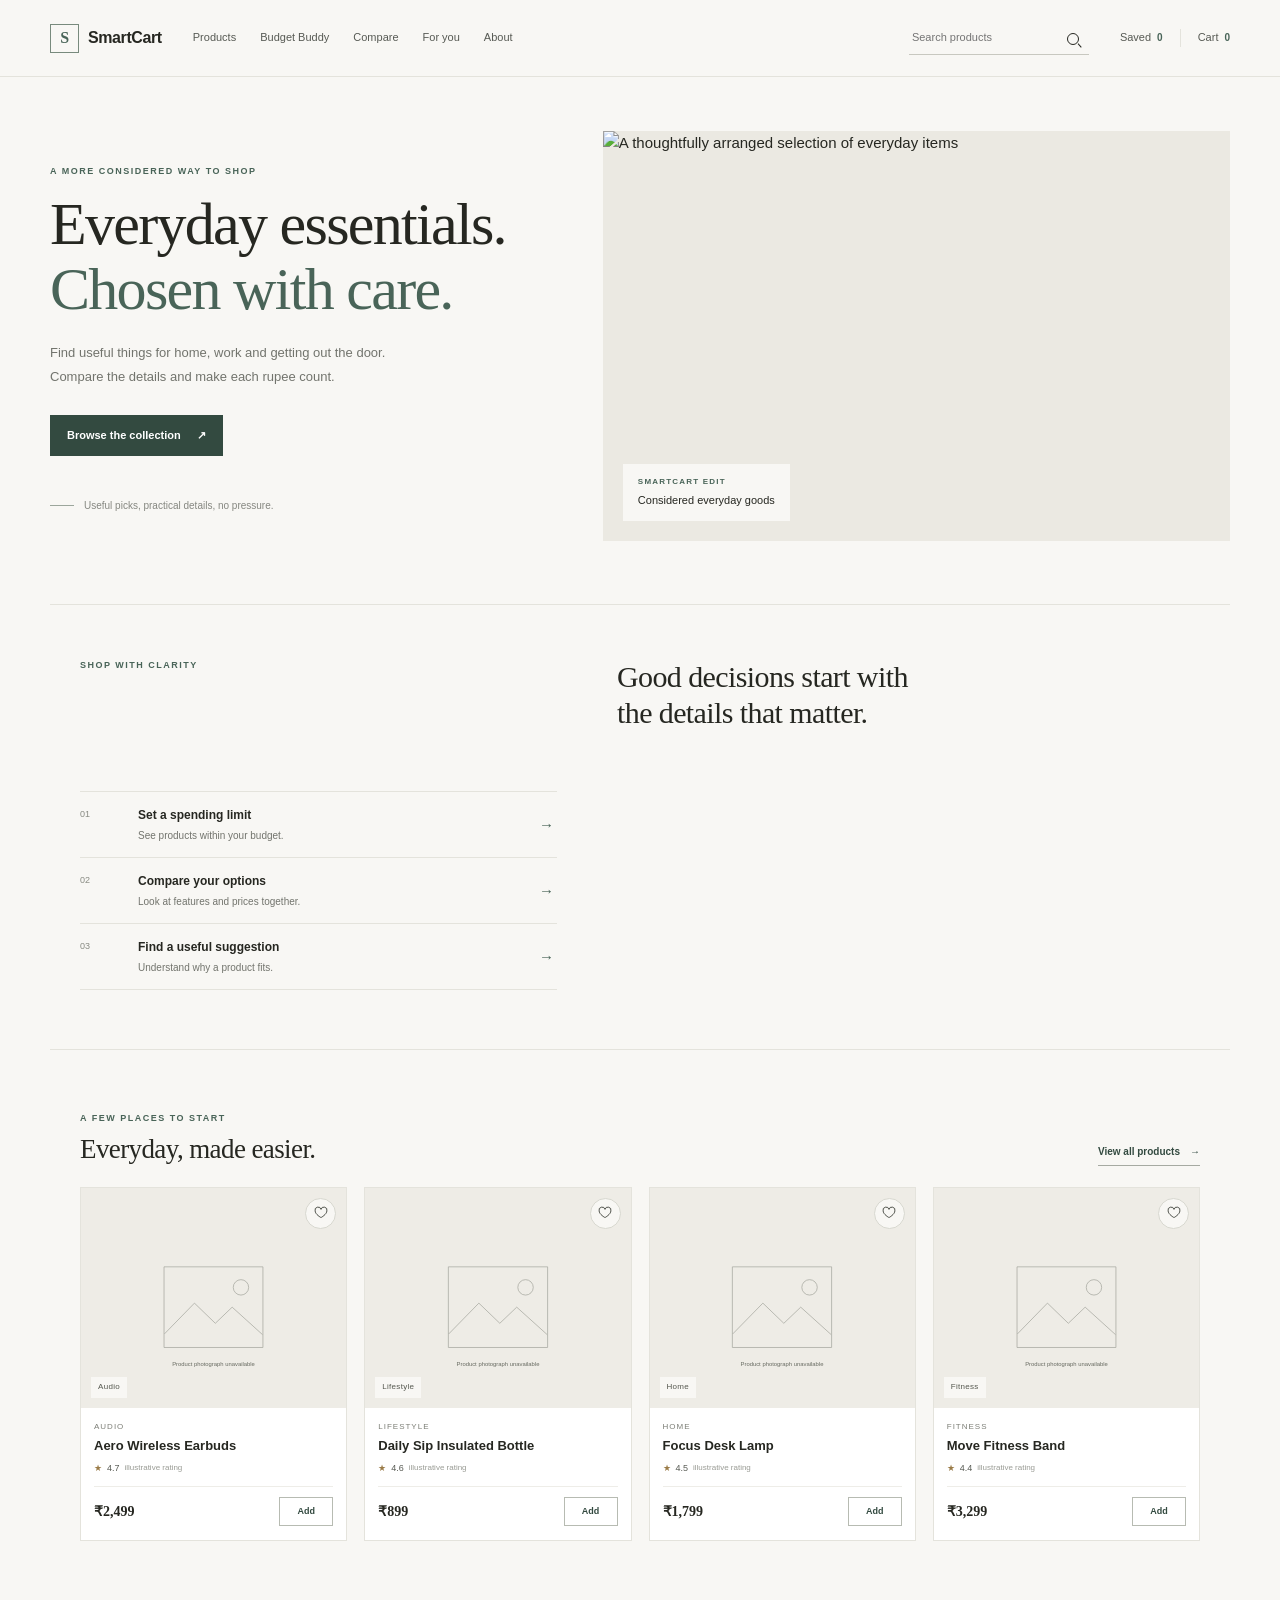
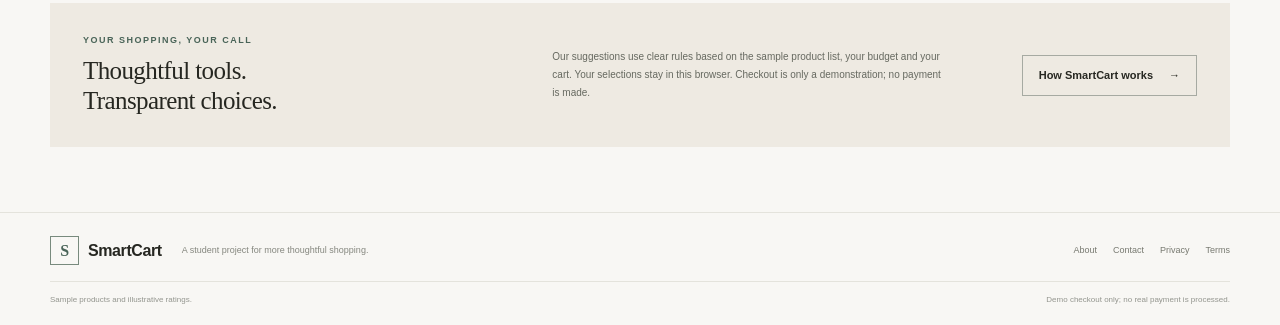
==== index.html @ c7e34bd3 "Initial SmartCart website" ====
<!doctype html>
<html lang="en">
<head>
  <meta charset="utf-8"><meta name="viewport" content="width=device-width, initial-scale=1"><meta name="theme-color" content="#f8f7f4">
  <meta name="description" content="Shop considered everyday essentials, compare options and keep spending within your budget.">
  <title>SmartCart | Shop with clarity</title><link rel="stylesheet" href="css/style.css">
  <script defer src="js/products.js"></script><script defer src="js/app.js"></script>
</head>
<body data-page="home">
  <a class="skip-link" href="#main">Skip to content</a>
  <header class="site-header"><div class="header-inner"><a class="brand" href="index.html" aria-label="SmartCart home"><span class="brand-symbol" aria-hidden="true">S</span><span>SmartCart</span></a><button class="menu-toggle" id="menuToggle" aria-expanded="false" aria-controls="primaryNav">Menu</button><nav class="primary-nav" id="primaryNav" aria-label="Main navigation"><a href="products.html">Products</a><a href="budget.html">Budget Buddy</a><a href="compare.html">Compare</a><a href="recommendations.html">For you</a><a href="about.html">About</a></nav><form class="header-search" id="headerSearch"><label class="sr-only" for="globalSearch">Search products</label><input id="globalSearch" name="q" type="search" placeholder="Search products"><button aria-label="Submit search"><span class="search-glyph" aria-hidden="true"></span></button></form><div class="header-tools"><a href="wishlist.html" aria-label="Wishlist">Saved <span class="header-count" id="wishlistCount">0</span></a><a class="header-cart" href="cart.html">Cart <span class="header-count" id="cartCount">0</span></a></div></div></header>
  <main id="main">
    <section class="home-hero"><div class="hero-content"><p class="kicker">A MORE CONSIDERED WAY TO SHOP</p><h1>Everyday essentials.<br><span>Chosen with care.</span></h1><p class="hero-description">Find useful things for home, work and getting out the door. Compare the details and make each rupee count.</p><a class="button button-dark" href="products.html">Browse the collection <span aria-hidden="true">&#8599;</span></a><div class="hero-caption"><span class="caption-rule"></span>Useful picks, practical details, no pressure.</div></div><div class="hero-photo"><img class="product-image" src="https://images.unsplash.com/photo-1490481651871-ab68de25d43d?auto=format&fit=crop&w=1200&q=85" alt="A thoughtfully arranged selection of everyday items" fetchpriority="high"><div class="photo-note"><span class="note-label">SMARTCART EDIT</span><span>Considered everyday goods</span></div></div></section>
    <section class="home-intro"><p class="kicker">SHOP WITH CLARITY</p><h2>Good decisions start with<br>the details that matter.</h2><div class="intro-links"><a href="budget.html"><span class="link-number">01</span><span><strong>Set a spending limit</strong><small>See products within your budget.</small></span><span class="link-arrow" aria-hidden="true">&#8594;</span></a><a href="compare.html"><span class="link-number">02</span><span><strong>Compare your options</strong><small>Look at features and prices together.</small></span><span class="link-arrow" aria-hidden="true">&#8594;</span></a><a href="recommendations.html"><span class="link-number">03</span><span><strong>Find a useful suggestion</strong><small>Understand why a product fits.</small></span><span class="link-arrow" aria-hidden="true">&#8594;</span></a></div></section>
    <section class="home-products"><div class="section-head"><div><p class="kicker">A FEW PLACES TO START</p><h2>Everyday, made easier.</h2></div><a class="underlined-link" href="products.html">View all products <span aria-hidden="true">&#8594;</span></a></div><div class="product-grid compact-grid" id="homeProducts" aria-live="polite"></div></section>
    <section class="home-note"><div><p class="kicker">YOUR SHOPPING, YOUR CALL</p><h2>Thoughtful tools.<br>Transparent choices.</h2></div><p>Our suggestions use clear rules based on the sample product list, your budget and your cart. Your selections stay in this browser. Checkout is only a demonstration; no payment is made.</p><a class="button button-outline" href="about.html">How SmartCart works <span aria-hidden="true">&#8594;</span></a></section>
  </main>
  <footer class="site-footer"><div class="footer-main"><a class="brand" href="index.html"><span class="brand-symbol" aria-hidden="true">S</span><span>SmartCart</span></a><p>A student project for more thoughtful shopping.</p><nav aria-label="Footer navigation"><a href="about.html">About</a><a href="contact.html">Contact</a><a href="privacy.html">Privacy</a><a href="terms.html">Terms</a></nav></div><div class="footer-bottom"><span>Sample products and illustrative ratings.</span><span>Demo checkout only; no real payment is processed.</span></div></footer>
</body></html>
---- css/style.css ----
:root{--paper:#f8f7f4;--surface:#fff;--ink:#262721;--muted:#72746d;--soft:#a1a39d;--line:#e4e3dc;--accent:#496458;--accent-dark:#334a40;--accent-pale:#e9efeb;--warm:#eeeae2;--error:#a33d37;--ok:#3c7055;--serif:Georgia,'Times New Roman',serif;--sans:Arial,Helvetica,sans-serif}*{box-sizing:border-box}html{min-width:320px}body{margin:0;background:var(--paper);color:var(--ink);font:15px/1.55 var(--sans);-webkit-font-smoothing:antialiased}a{color:inherit;text-decoration:none}button,input,select,textarea{font:inherit;color:inherit}button,a,input,select,textarea{touch-action:manipulation}button{cursor:pointer}button:disabled{cursor:not-allowed;opacity:.5}:focus-visible{outline:3px solid #718c7c;outline-offset:3px}.skip-link{position:absolute;z-index:20;top:-60px;left:12px;background:#fff;padding:10px 14px}.skip-link:focus{top:10px}.sr-only{position:absolute!important;width:1px;height:1px;padding:0;margin:-1px;overflow:hidden;clip:rect(0,0,0,0);white-space:nowrap;border:0}.site-header{height:auto;min-height:76px;background:var(--paper);border-bottom:1px solid var(--line)}.header-inner{max-width:1240px;margin:0 auto;padding:0 30px;min-height:76px;display:flex;align-items:center;gap:31px}.brand{display:inline-flex;align-items:center;gap:9px;flex:none;font-size:16px;font-weight:700;letter-spacing:-.4px}.brand-symbol{width:29px;height:29px;display:grid;place-items:center;border:1px solid #788a7d;color:var(--accent);font:700 16px var(--serif)}.primary-nav{display:flex;align-items:center;gap:24px;white-space:nowrap}.primary-nav a,.header-tools a{font-size:11px;color:#575a54}.primary-nav a:hover,.header-tools a:hover,.primary-nav a[aria-current=page]{color:var(--accent);text-decoration:underline;text-underline-offset:5px}.header-search{width:180px;height:34px;margin-left:auto;display:flex;align-items:center;border-bottom:1px solid #c8c8c0}.header-search input{width:100%;min-width:0;border:0;background:transparent;outline:0;font-size:11px;padding:5px 3px}.header-search input:focus-visible{outline:0}.header-search button{width:31px;height:30px;flex:none;border:0;background:transparent}.search-glyph{display:inline-block;width:12px;height:12px;border:1.4px solid currentColor;border-radius:50%;position:relative;vertical-align:middle}.search-glyph:after{content:'';position:absolute;width:5px;height:1.4px;background:currentColor;right:-4px;bottom:-2px;transform:rotate(48deg)}.header-tools{display:flex;gap:17px;white-space:nowrap}.header-tools a{display:flex;gap:6px;align-items:center}.header-count{font-size:10px;color:var(--accent);font-weight:700}.header-cart{border-left:1px solid var(--line);padding-left:17px}.menu-toggle{display:none;border:1px solid var(--line);background:transparent;padding:7px 10px;font-size:11px}.home-hero{max-width:1240px;margin:0 auto;padding:54px 30px 63px;display:grid;grid-template-columns:.87fr 1.13fr;gap:70px;align-items:center}.hero-content{padding:20px 0 13px}.kicker{margin:0 0 13px;color:var(--accent);font-size:9px;font-weight:700;letter-spacing:1.5px}.home-hero h1,.page-heading h1{font:400 clamp(37px,5vw,60px)/1.08 var(--serif);letter-spacing:-1.7px;margin:0 0 19px}.home-hero h1 span,.page-heading h1 span{color:var(--accent)}.hero-description{max-width:390px;color:var(--muted);font-size:13px;line-height:1.85;margin:0 0 26px}.button{min-height:41px;padding:0 16px;display:inline-flex;align-items:center;justify-content:center;gap:16px;border:1px solid transparent;font-size:11px;font-weight:700;transition:background-color .15s,color .15s,border-color .15s}.button-dark{background:var(--accent-dark);color:#fff}.button-dark:hover{background:#263b32}.button-outline{background:transparent;border-color:#a6aaa2;color:var(--ink)}.button-outline:hover{background:var(--accent-pale);border-color:var(--accent)}.hero-caption{display:flex;align-items:center;gap:10px;color:#858780;font-size:10px;margin-top:42px}.caption-rule{width:24px;height:1px;background:#9ca69c}.hero-photo{position:relative;height:410px;background:#ebe9e2;overflow:hidden}.hero-photo>img{display:block;width:100%;height:100%;object-fit:cover;object-position:center 52%}.photo-note{position:absolute;left:20px;bottom:20px;display:flex;flex-direction:column;gap:4px;padding:12px 15px;background:var(--paper);font-size:11px}.note-label{color:var(--accent);font-size:8px;font-weight:700;letter-spacing:1.2px}.home-intro{border-top:1px solid var(--line);border-bottom:1px solid var(--line);max-width:1180px;margin:0 auto;padding:54px 30px 59px;display:grid;grid-template-columns:.9fr 1.1fr;gap:60px}.home-intro h2,.home-note h2,.section-head h2,.rule-explainer h2{font:400 30px/1.2 var(--serif);letter-spacing:-.6px;margin:0}.intro-links{border-top:1px solid var(--line)}.intro-links>a{display:grid;grid-template-columns:45px 1fr 18px;align-items:center;gap:13px;padding:14px 0;border-bottom:1px solid var(--line)}.link-number{align-self:start;padding-top:2px;color:#888a82;font-size:9px}.intro-links strong,.intro-links small{display:block}.intro-links strong{font-size:12px;font-weight:600}.intro-links small{margin-top:3px;color:var(--muted);font-size:10px}.link-arrow{color:var(--accent)}.home-products,.related-section{max-width:1180px;margin:0 auto;padding:62px 30px}.section-head{display:flex;align-items:end;justify-content:space-between;gap:20px;margin-bottom:21px}.section-head .kicker{margin-bottom:7px}.section-head h2{font-size:27px}.underlined-link{display:inline-flex;align-items:center;gap:10px;border-bottom:1px solid #a6aaa2;padding:5px 0;color:var(--accent-dark);font-size:10px;font-weight:700}.underlined-link:hover{border-color:var(--accent-dark)}.product-grid{display:grid;grid-template-columns:repeat(4,minmax(0,1fr));gap:17px}.product-card{position:relative;min-width:0;background:var(--surface);border:1px solid var(--line)}.product-card-image{height:220px;display:block;position:relative;background:#ebe9e2;overflow:hidden}.product-image{width:100%;height:100%;display:block;object-fit:cover;}.image-category{position:absolute;left:10px;bottom:10px;background:var(--paper);padding:4px 7px;color:#55584f;font-size:8px;letter-spacing:.3px}.save-button{position:absolute;right:10px;top:10px;width:31px;height:31px;display:grid;place-items:center;background:#f8f7f4;border:1px solid #d8d8d0;border-radius:50%;color:#41443d}.save-button svg{width:16px;height:16px;fill:none;stroke:currentColor;stroke-width:1.4}.save-button.is-saved{color:#7d4943}.save-button.is-saved svg{fill:#e6d8d4}.product-card-info{padding:13px 13px 14px}.product-category{margin:0 0 4px;color:#7c7e76;font-size:8px;letter-spacing:1px;text-transform:uppercase}.product-card h3{font:600 13px/1.35 var(--sans);margin:0;white-space:nowrap;overflow:hidden;text-overflow:ellipsis}.product-card h3 a:hover,.cart-item-description h2 a:hover,.recommendation-info h3 a:hover{color:var(--accent)}.sample-rating{display:flex;align-items:center;gap:5px;margin:7px 0;color:#585b54;font-size:9px}.sample-rating>span:first-child{color:#9a7b47}.sample-rating>span:last-child{color:#999b94;font-size:8px}.product-card-bottom{display:flex;align-items:center;justify-content:space-between;border-top:1px solid #eeede8;margin-top:11px;padding-top:10px}.product-card-bottom>strong{font:600 14px var(--serif)}.add-button{min-width:54px;min-height:29px;padding:0 9px;background:transparent;border:1px solid #b7bbb2;color:var(--accent-dark);font-size:9px;font-weight:700}.add-button:hover{background:var(--accent-pale);border-color:var(--accent)}.home-note{max-width:1180px;margin:0 auto 65px;padding:31px 33px;background:var(--warm);display:grid;grid-template-columns:1fr 1fr auto;align-items:center;gap:30px}.home-note .kicker{margin-bottom:8px}.home-note h2{font-size:25px}.home-note>p{max-width:390px;color:#666960;font-size:10px;line-height:1.8;margin:0}.home-note .button{white-space:nowrap}.site-footer{border-top:1px solid var(--line);padding:23px max(30px,calc((100vw - 1180px)/2)) 18px}.footer-main{display:flex;align-items:center;gap:20px}.footer-main>p{margin:0;color:#85877f;font-size:9px}.footer-main nav{margin-left:auto;display:flex;gap:16px}.footer-main nav a,.footer-bottom{color:#777970;font-size:9px}.footer-main nav a:hover{text-decoration:underline}.footer-bottom{display:flex;justify-content:space-between;margin-top:16px;padding-top:12px;border-top:1px solid var(--line);color:#93958e;font-size:8px}.page-main{max-width:1180px;min-height:62vh;margin:0 auto;padding:57px 30px 74px}.page-heading{max-width:760px;margin-bottom:29px}.page-heading h1{font-size:clamp(35px,4vw,49px);margin-bottom:11px}.page-heading>p:last-child{color:var(--muted);font-size:12px;max-width:610px;margin:0}.catalog-toolbar{display:flex;align-items:center;gap:20px;padding:14px 0;border-block:1px solid var(--line)}.catalog-search{height:34px;width:230px;display:flex;align-items:center;gap:11px;border-bottom:1px solid #c6c7bf}.catalog-search input{width:100%;border:0;background:transparent;outline:0;font-size:10px}.filter-list{display:flex;align-items:center;gap:5px;flex:1;flex-wrap:wrap}.filter-chip{padding:6px 9px;border:1px solid transparent;background:transparent;color:#6b6e66;font-size:9px}.filter-chip[aria-pressed=true]{border-color:#aeb7af;background:#edf1ed;color:var(--accent-dark)}.sort-label{display:flex;align-items:center;gap:7px;color:#72746d;font-size:9px;white-space:nowrap}.sort-label select{border:0;background:transparent;font-size:9px;padding:7px 2px}.result-count{min-height:16px;margin:12px 0;color:#85877f;font-size:9px}.page-main>.product-grid{margin-top:4px}.empty-state{grid-column:1/-1;padding:45px 20px;text-align:center;background:#fff;border:1px solid var(--line)}.empty-state h2{font:400 23px var(--serif);margin:0 0 6px}.empty-state p{color:var(--muted);font-size:11px;margin:0 auto 17px}.product-detail{display:grid;grid-template-columns:1fr .9fr;gap:60px;padding:17px 0 44px}.breadcrumbs{display:flex;gap:9px;color:#787a73;font-size:9px;margin:0 0 15px}.breadcrumbs a{color:var(--accent)}.detail-photo{height:500px;background:#e9e7df}.detail-image{width:100%;height:100%;display:block;object-fit:cover}.detail-copy{padding:27px 0}.detail-copy .kicker{margin-bottom:11px}.detail-copy h1{font:400 36px/1.15 var(--serif);margin:0 0 9px}.detail-copy .sample-rating{font-size:10px}.detail-price{font:400 25px var(--serif);margin:17px 0}.detail-description{max-width:450px;color:#65675f;font-size:12px;line-height:1.8}.detail-copy h2{font:600 12px var(--sans);margin:26px 0 9px}.feature-list{padding-left:18px;margin:0;color:#60625b;font-size:11px;line-height:2}.warranty-line{font-size:10px;margin-top:15px}.sample-note,.rule-note{color:#83857d;font-size:9px;line-height:1.75}.detail-actions{display:flex;gap:9px;margin-top:20px}.related-section{padding-top:36px;border-top:1px solid var(--line)}.page-main>.related-section{padding-left:0;padding-right:0}.budget-panel{max-width:720px;padding:21px 23px;background:#eeece6;border:1px solid #e2e0d7;margin:30px 0 41px}.budget-form-page>label,.recommend-controls label,.contact-form label,.checkout-form>label{display:block;margin:0 0 7px;font-size:10px;font-weight:700}.money-input{display:flex;align-items:center;gap:9px;min-height:43px;background:#fff;border:1px solid #d8d8d0;padding:4px 5px 4px 12px}.money-input>span,.recommend-budget-input>span{font-size:13px;color:var(--accent);font-weight:700}.money-input input,.recommend-budget-input input{flex:1;min-width:0;border:0;outline:0;background:transparent;font-size:11px}.money-input .button{min-height:34px}.budget-summary{min-height:17px;margin:10px 0 0;color:#5e625a;font-size:10px}.budget-results-head{margin-bottom:16px}.rule-note{max-width:680px;margin-top:21px}.compare-picker{padding:18px 0 20px;border-block:1px solid var(--line)}.compare-selects{display:grid;grid-template-columns:repeat(3,minmax(0,1fr));gap:13px}.compare-selects label{font-size:9px;font-weight:700}.compare-selects label span{font-weight:400;color:#85877f}.compare-selects select{width:100%;display:block;margin-top:7px;height:39px;padding:0 9px;background:#fff;border:1px solid #d9d9d1;font-size:10px}.compare-result{margin-top:22px}.empty-message{padding:26px;background:#fff;border:1px solid var(--line);color:#72746d;font-size:11px}.inline-error{padding:12px;background:#f5e8e5;color:var(--error);font-size:11px}.table-wrap{overflow-x:auto}.comparison-table{width:100%;border-collapse:collapse;background:#fff;font-size:10px}.comparison-table caption{text-align:left;color:#7b7d75;font-size:9px;padding:0 0 9px}.comparison-table th,.comparison-table td{padding:13px 12px;border:1px solid var(--line);text-align:left;vertical-align:top;min-width:125px}.comparison-table thead th{background:#eeece6;font-size:10px}.comparison-table tbody th{background:#f4f2ec;width:140px}.comparison-table td{max-width:260px;line-height:1.7;color:#5e605a}.lowest-label{display:block;margin-top:5px;color:var(--accent);font-size:8px;font-weight:700}.lowest-price{color:#315c45!important;font-weight:700}.recommend-layout{display:grid;grid-template-columns:260px 1fr;gap:44px}.recommend-controls{align-self:start;padding:19px;background:#eeece6;border:1px solid #e2e0d7}.recommend-controls h2{font:400 20px var(--serif);margin:0 0 17px}.recommend-budget-input{display:flex;align-items:center;gap:6px;padding:5px 7px;background:#fff;border:1px solid #d8d8d0}.recommend-budget-input input{width:80px}.recommend-budget-input .button{min-height:30px;padding:0 8px;font-size:9px}.recommend-controls>p{margin:12px 0;color:#6c6e66;font-size:9px}.recommend-content .section-head{margin-bottom:13px}.recommend-list{border-top:1px solid var(--line)}.recommendation-row{display:grid;grid-template-columns:116px 1fr auto;gap:15px;align-items:center;padding:13px 0;border-bottom:1px solid var(--line)}.recommendation-image{height:94px;background:#e9e7df;overflow:hidden}.recommendation-image .product-image{height:100%}.recommendation-info .kicker{margin-bottom:4px;font-size:7px}.recommendation-info h3{font-size:12px;margin:0}.recommendation-info>p:not(.kicker){font-size:9px;color:#787a73;margin:4px 0}.recommendation-info>strong{font:400 13px var(--serif)}.rule-explainer{max-width:750px;margin:54px 0 0;padding-top:23px;border-top:1px solid var(--line)}.rule-explainer h2{font-size:24px}.rule-explainer ol{padding-left:18px;color:#585b53;font-size:10px;line-height:2}.rule-explainer>p:last-child{font-size:9px;color:#85877f}.cart-layout{display:grid;grid-template-columns:1fr 290px;gap:34px;align-items:start}.cart-list{border-top:1px solid var(--line)}.cart-row{display:grid;grid-template-columns:120px 1fr auto;gap:16px;padding:16px 0;border-bottom:1px solid var(--line)}.cart-thumb{height:100px;background:#e9e7df}.cart-thumb .product-image{height:100%}.cart-item-description h2{font-size:13px;margin:0 0 6px}.cart-item-description>strong{font:400 13px var(--serif)}.quantity-control{display:flex;align-items:center;gap:10px;margin-top:10px}.quantity-control button{min-width:27px;min-height:27px;background:#fff;border:1px solid #d8d8d0}.quantity-control span{font-size:10px;min-width:10px;text-align:center}.quantity-control .remove-link{margin-left:7px;padding:0 4px;border:0;background:transparent;color:#777970;font-size:9px;text-decoration:underline}.row-total{font-size:11px}.cart-summary{position:sticky;top:16px;padding:17px;background:#eeece6;border:1px solid #e2e0d7}.cart-summary h2{font:400 20px var(--serif);margin:0 0 17px}.summary-line{display:flex;justify-content:space-between;padding:9px 0;border-bottom:1px solid #d9d7cf;font-size:10px}.summary-line strong{font:400 15px var(--serif)}.budget-reminder{font-size:9px;line-height:1.6;color:var(--accent-dark)}.summary-disclaimer,.demo-label{font-size:8px;color:#777970;line-height:1.6}.full-width{width:100%;margin-top:9px}.cart-summary>.underlined-link{margin-top:9px}.checkout-panel{margin-top:38px;padding:20px;background:#eeece6;border:1px solid #e2e0d7}.checkout-panel[hidden]{display:none}.checkout-panel .section-head{margin-bottom:8px}.checkout-panel .section-head h2{font-size:23px}.checkout-panel>p{max-width:670px;color:#6b6e66;font-size:10px}.quiet-button{padding:6px 10px;border:1px solid #c9c9c1;background:transparent;font-size:9px}.checkout-form{max-width:400px;display:grid;gap:8px}.checkout-form>input,.contact-form input,.contact-form textarea{width:100%;padding:9px;border:1px solid #cecec6;background:#fff;font-size:11px}.consent-label{display:flex!important;align-items:center;gap:8px;font-size:9px!important;font-weight:400!important}.success-message{padding:12px;background:#e8efe9;color:#315b43;font-size:11px}.prose-page .page-heading{margin-bottom:37px}.prose-content{max-width:740px;border-top:1px solid var(--line);padding-top:19px}.prose-content h2{font:600 14px var(--sans);margin:22px 0 6px}.prose-content p{font-size:11px;line-height:1.9;color:#62655d;max-width:700px}.prose-content .button{margin-top:14px}.contact-panel{max-width:620px;padding:23px;background:#eeece6;border:1px solid #e2e0d7}.contact-form{display:grid;gap:8px}.contact-form textarea{resize:vertical}.contact-form .button{justify-self:start;margin-top:5px}.contact-panel>p{font-size:10px;color:var(--accent-dark)}
@media(max-width:1050px){.header-inner{gap:18px;padding-inline:22px}.primary-nav{gap:15px}.header-search{width:145px}.home-hero{gap:38px;padding-inline:22px}.home-intro,.home-products,.related-section{padding-inline:22px}.home-note{margin-inline:22px}.product-card-image{height:190px}.page-main{padding-inline:22px}.site-footer{padding-inline:22px}}
@media(max-width:800px){.header-inner{min-height:68px;flex-wrap:wrap;gap:12px;padding:10px 18px}.site-header{min-height:68px}.brand{margin-right:auto}.menu-toggle{display:block}.primary-nav{display:none;order:5;flex:0 0 100%;padding:10px 0 5px;border-top:1px solid var(--line);flex-wrap:wrap}.primary-nav.nav-open{display:flex}.header-search{margin-left:0;width:min(200px,28vw)}.header-tools{gap:11px}.header-cart{padding-left:11px}.home-hero{padding:35px 22px 44px;gap:25px;grid-template-columns:.95fr 1.05fr}.hero-photo{height:350px}.home-hero h1{font-size:43px}.home-intro{gap:30px}.home-note{grid-template-columns:1fr 1fr}.home-note .button{grid-column:2;justify-self:start}.product-grid{grid-template-columns:repeat(3,minmax(0,1fr));gap:12px}.product-card-image{height:180px}.catalog-toolbar{flex-wrap:wrap}.catalog-search{width:100%}.filter-list{order:2;flex-basis:100%}.sort-label{margin-left:auto}.recommend-layout{grid-template-columns:220px 1fr;gap:23px}.cart-layout{grid-template-columns:1fr 250px;gap:20px}.product-detail{gap:35px}.detail-photo{height:430px}}
@media(max-width:600px){.header-inner{padding:10px 15px;gap:9px}.primary-nav{gap:10px 18px}.primary-nav a{font-size:10px}.header-search{order:6;flex:1;width:auto}.header-tools{gap:9px}.header-tools a{font-size:10px}.header-cart{padding-left:9px}.home-hero{grid-template-columns:1fr;padding:30px 17px 39px;gap:22px}.hero-content{padding:2px 0}.home-hero h1{font-size:42px}.hero-description{font-size:12px}.hero-caption{margin-top:24px}.hero-photo{height:280px}.photo-note{left:12px;bottom:12px}.home-intro{grid-template-columns:1fr;gap:22px;padding:34px 17px}.home-intro h2{font-size:27px}.home-products,.related-section{padding:40px 17px}.section-head{align-items:start}.section-head h2{font-size:23px}.underlined-link{font-size:9px;gap:6px}.product-grid{grid-template-columns:repeat(2,minmax(0,1fr));gap:10px}.product-card-image{height:155px}.product-card-info{padding:10px}.product-card h3{font-size:11px}.product-card-bottom>strong{font-size:13px}.home-note{margin:0 17px 39px;padding:22px;grid-template-columns:1fr;gap:13px}.home-note h2{font-size:23px}.home-note .button{grid-column:auto}.footer-main{align-items:flex-start;flex-wrap:wrap;gap:10px}.footer-main>p{flex-basis:calc(100% - 150px);align-self:center}.footer-main nav{margin:7px 0 0;flex-basis:100%;flex-wrap:wrap;gap:13px}.footer-bottom{gap:7px;flex-direction:column}.site-footer{padding:18px 17px}.page-main{padding:37px 17px 54px}.page-heading{margin-bottom:22px}.page-heading h1{font-size:37px}.page-heading>p:last-child{font-size:11px}.catalog-toolbar{gap:10px}.filter-list{gap:3px}.filter-chip{padding:6px 7px;font-size:8px}.page-main>.product-grid{gap:9px}.product-detail{grid-template-columns:1fr;gap:16px;padding-top:0}.detail-photo{height:300px}.detail-copy{padding:0}.detail-copy h1{font-size:31px}.detail-copy h2{margin-top:20px}.detail-actions{flex-wrap:wrap}.page-main>.related-section{padding-top:24px}.budget-panel{padding:16px;margin:23px 0 30px}.money-input{flex-wrap:wrap;padding:8px;gap:5px}.money-input input{flex-basis:calc(100% - 35px);min-height:32px}.money-input .button{flex:1}.budget-results-head{align-items:end}.compare-selects{grid-template-columns:1fr;gap:10px}.compare-picker{padding:13px 0}.comparison-table{min-width:580px}.recommend-layout{grid-template-columns:1fr;gap:25px}.recommend-controls{padding:15px}.recommendation-row{grid-template-columns:82px 1fr auto;gap:10px}.recommendation-image{height:78px}.recommendation-info h3{font-size:11px}.cart-layout{grid-template-columns:1fr;gap:20px}.cart-summary{position:static;order:-1}.cart-row{grid-template-columns:85px 1fr auto;gap:10px;padding:12px 0}.cart-thumb{height:81px}.cart-item-description h2{font-size:11px}.row-total{font-size:10px}.cart-summary{padding:15px}.prose-page .page-heading{margin-bottom:26px}.contact-panel{padding:16px}.empty-state{padding:35px 15px}}
@media(prefers-reduced-motion:reduce){*,*::before,*::after{scroll-behavior:auto!important;transition:none!important}}
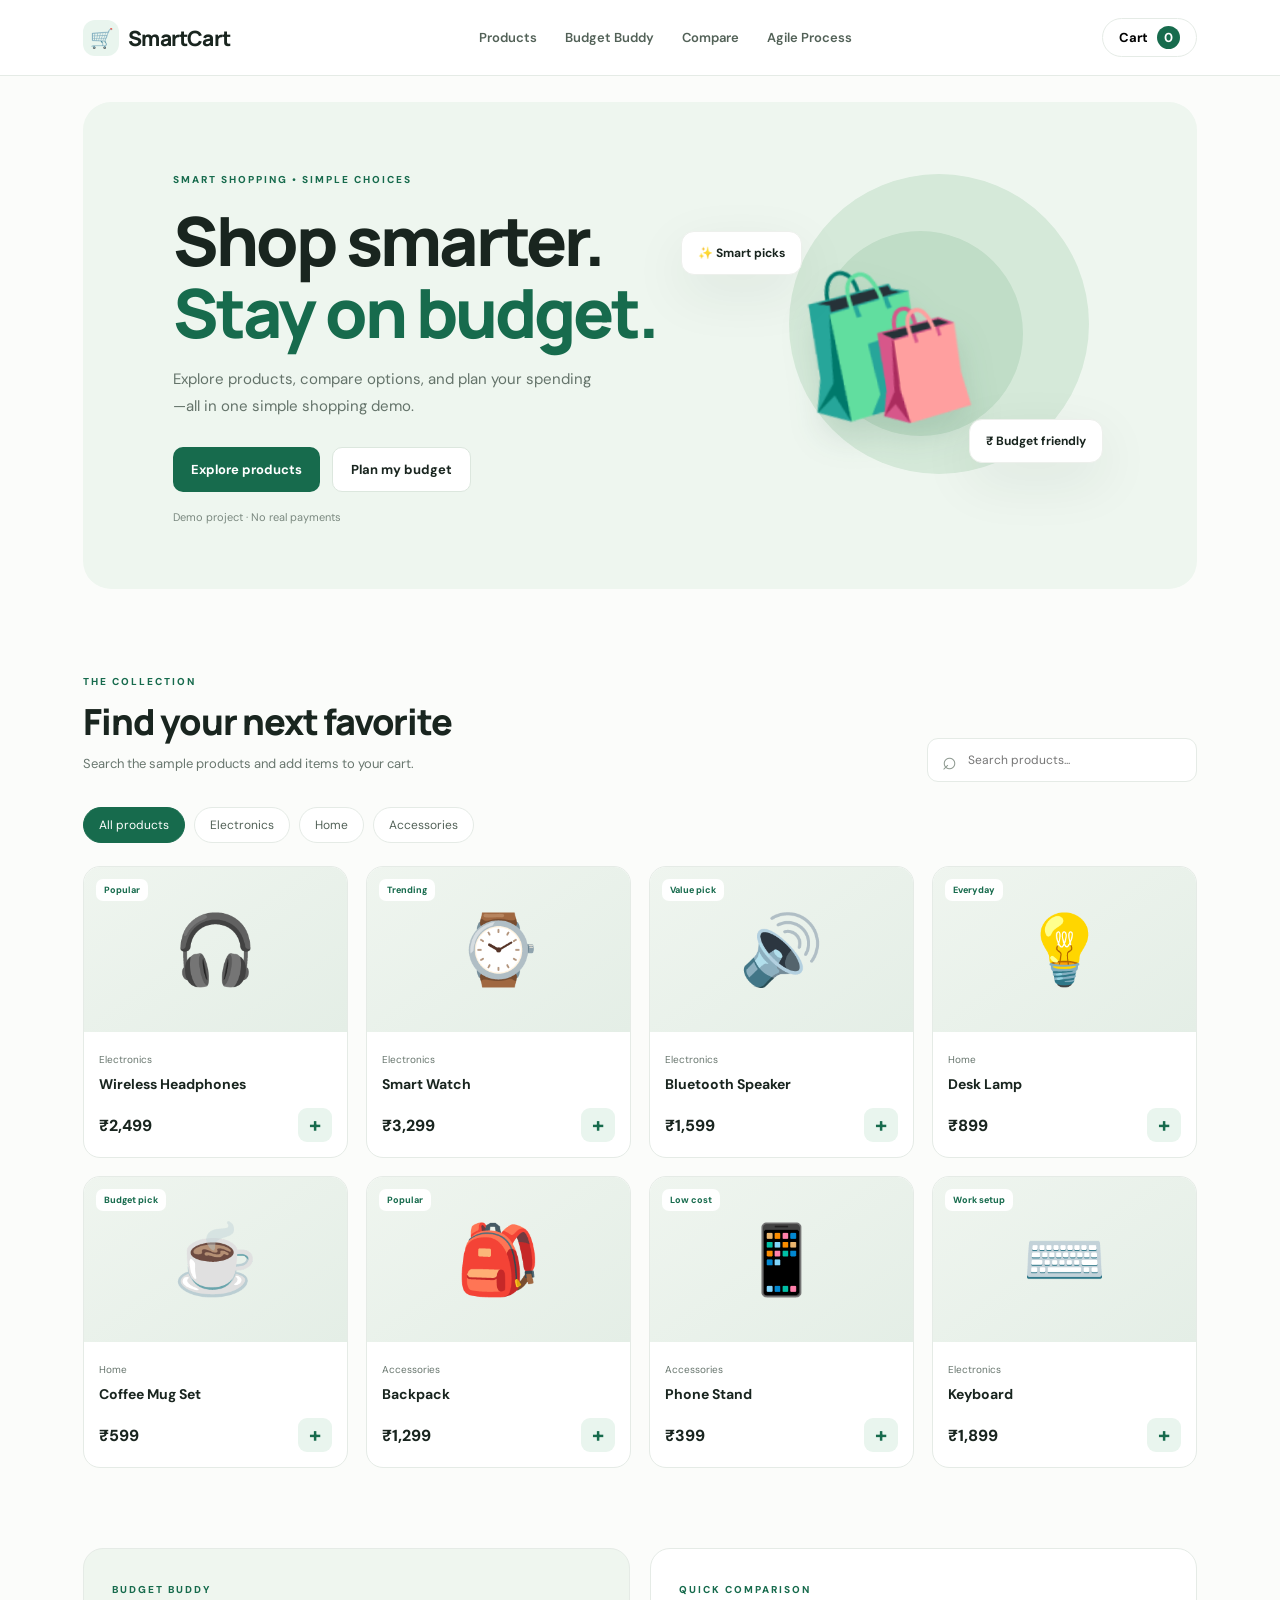
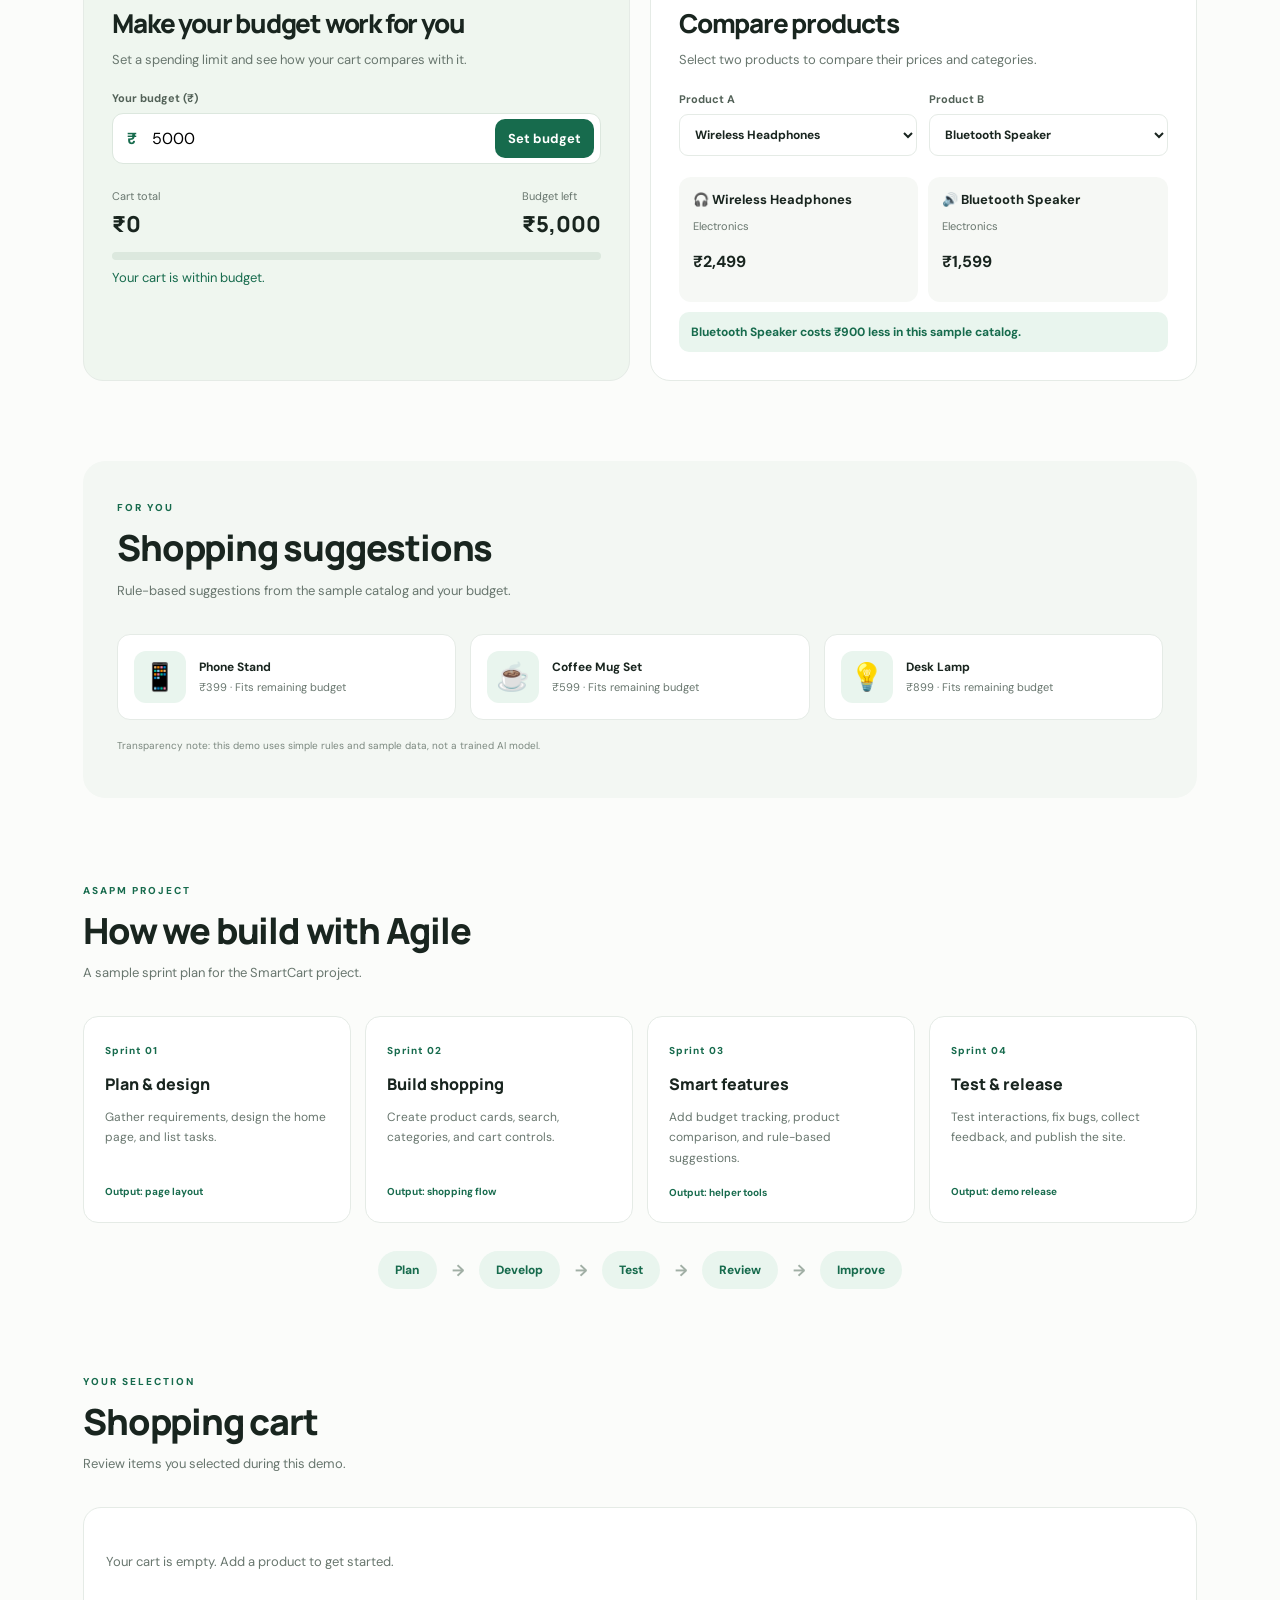
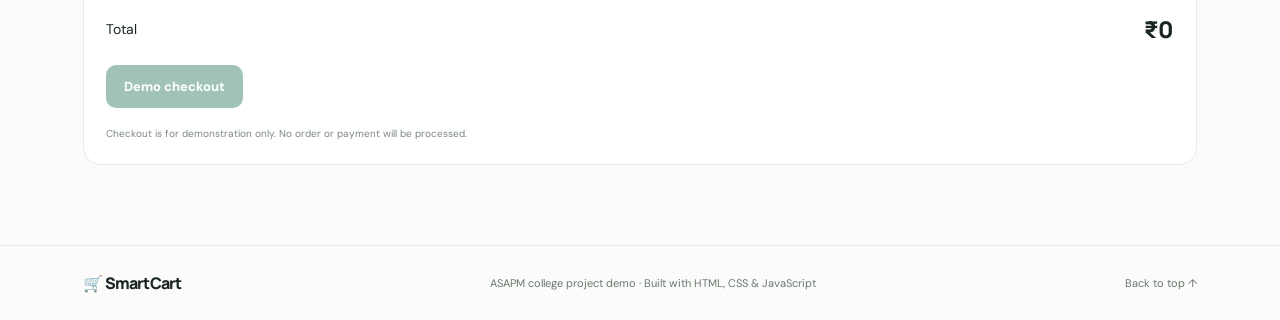
==== commit e330f97c: "Update SmartCart for ASAPM project" ====
--- a/index.html
+++ b/index.html
@@ -1,19 +1,107 @@
-<!doctype html>
+<!DOCTYPE html>
 <html lang="en">
 <head>
-  <meta charset="utf-8"><meta name="viewport" content="width=device-width, initial-scale=1"><meta name="theme-color" content="#f8f7f4">
-  <meta name="description" content="Shop considered everyday essentials, compare options and keep spending within your budget.">
-  <title>SmartCart | Shop with clarity</title><link rel="stylesheet" href="css/style.css">
-  <script defer src="js/products.js"></script><script defer src="js/app.js"></script>
+  <meta charset="UTF-8">
+  <meta name="viewport" content="width=device-width, initial-scale=1.0">
+  <title>SmartCart | Smart Shopping</title>
+  <link rel="stylesheet" href="style.css">
 </head>
-<body data-page="home">
-  <a class="skip-link" href="#main">Skip to content</a>
-  <header class="site-header"><div class="header-inner"><a class="brand" href="index.html" aria-label="SmartCart home"><span class="brand-symbol" aria-hidden="true">S</span><span>SmartCart</span></a><button class="menu-toggle" id="menuToggle" aria-expanded="false" aria-controls="primaryNav">Menu</button><nav class="primary-nav" id="primaryNav" aria-label="Main navigation"><a href="products.html">Products</a><a href="budget.html">Budget Buddy</a><a href="compare.html">Compare</a><a href="recommendations.html">For you</a><a href="about.html">About</a></nav><form class="header-search" id="headerSearch"><label class="sr-only" for="globalSearch">Search products</label><input id="globalSearch" name="q" type="search" placeholder="Search products"><button aria-label="Submit search"><span class="search-glyph" aria-hidden="true"></span></button></form><div class="header-tools"><a href="wishlist.html" aria-label="Wishlist">Saved <span class="header-count" id="wishlistCount">0</span></a><a class="header-cart" href="cart.html">Cart <span class="header-count" id="cartCount">0</span></a></div></div></header>
-  <main id="main">
-    <section class="home-hero"><div class="hero-content"><p class="kicker">A MORE CONSIDERED WAY TO SHOP</p><h1>Everyday essentials.<br><span>Chosen with care.</span></h1><p class="hero-description">Find useful things for home, work and getting out the door. Compare the details and make each rupee count.</p><a class="button button-dark" href="products.html">Browse the collection <span aria-hidden="true">&#8599;</span></a><div class="hero-caption"><span class="caption-rule"></span>Useful picks, practical details, no pressure.</div></div><div class="hero-photo"><img class="product-image" src="https://images.unsplash.com/photo-1490481651871-ab68de25d43d?auto=format&fit=crop&w=1200&q=85" alt="A thoughtfully arranged selection of everyday items" fetchpriority="high"><div class="photo-note"><span class="note-label">SMARTCART EDIT</span><span>Considered everyday goods</span></div></div></section>
-    <section class="home-intro"><p class="kicker">SHOP WITH CLARITY</p><h2>Good decisions start with<br>the details that matter.</h2><div class="intro-links"><a href="budget.html"><span class="link-number">01</span><span><strong>Set a spending limit</strong><small>See products within your budget.</small></span><span class="link-arrow" aria-hidden="true">&#8594;</span></a><a href="compare.html"><span class="link-number">02</span><span><strong>Compare your options</strong><small>Look at features and prices together.</small></span><span class="link-arrow" aria-hidden="true">&#8594;</span></a><a href="recommendations.html"><span class="link-number">03</span><span><strong>Find a useful suggestion</strong><small>Understand why a product fits.</small></span><span class="link-arrow" aria-hidden="true">&#8594;</span></a></div></section>
-    <section class="home-products"><div class="section-head"><div><p class="kicker">A FEW PLACES TO START</p><h2>Everyday, made easier.</h2></div><a class="underlined-link" href="products.html">View all products <span aria-hidden="true">&#8594;</span></a></div><div class="product-grid compact-grid" id="homeProducts" aria-live="polite"></div></section>
-    <section class="home-note"><div><p class="kicker">YOUR SHOPPING, YOUR CALL</p><h2>Thoughtful tools.<br>Transparent choices.</h2></div><p>Our suggestions use clear rules based on the sample product list, your budget and your cart. Your selections stay in this browser. Checkout is only a demonstration; no payment is made.</p><a class="button button-outline" href="about.html">How SmartCart works <span aria-hidden="true">&#8594;</span></a></section>
+<body>
+  <header class="topbar">
+    <a class="brand" href="#"><span class="brand-icon">🛒</span> SmartCart</a>
+    <nav>
+      <a href="#products">Products</a>
+      <a href="#budget">Budget Buddy</a>
+      <a href="#compare">Compare</a>
+      <a href="#agile">Agile Process</a>
+    </nav>
+    <button class="cart-pill" id="cartJump">Cart <span id="cartCount">0</span></button>
+  </header>
+
+  <main>
+    <section class="hero">
+      <div class="hero-copy">
+        <span class="eyebrow">SMART SHOPPING • SIMPLE CHOICES</span>
+        <h1>Shop smarter.<br><span>Stay on budget.</span></h1>
+        <p>Explore products, compare options, and plan your spending—all in one simple shopping demo.</p>
+        <div class="hero-actions">
+          <a class="btn primary" href="#products">Explore products</a>
+          <a class="btn secondary" href="#budget">Plan my budget</a>
+        </div>
+        <div class="hero-note">Demo project · No real payments</div>
+      </div>
+      <div class="hero-art" aria-label="Shopping illustration">
+        <div class="orb orb-one"></div><div class="orb orb-two"></div>
+        <div class="shopping-bag">🛍️</div>
+        <div class="float-card card-a">✨ Smart picks</div>
+        <div class="float-card card-b">₹ Budget friendly</div>
+      </div>
+    </section>
+
+    <section class="section" id="products">
+      <div class="section-head">
+        <div><span class="eyebrow">THE COLLECTION</span><h2>Find your next favorite</h2><p>Search the sample products and add items to your cart.</p></div>
+        <div class="search-wrap"><span>⌕</span><input id="searchInput" type="search" placeholder="Search products..." aria-label="Search products"></div>
+      </div>
+      <div class="category-row" id="categories">
+        <button class="category active" data-category="All">All products</button>
+        <button class="category" data-category="Electronics">Electronics</button>
+        <button class="category" data-category="Home">Home</button>
+        <button class="category" data-category="Accessories">Accessories</button>
+      </div>
+      <div class="product-grid" id="productGrid"></div>
+      <p class="empty-state hidden" id="emptyState">No products found. Try another search.</p>
+    </section>
+
+    <section class="section feature-grid">
+      <article class="panel budget-panel" id="budget">
+        <span class="eyebrow">BUDGET BUDDY</span>
+        <h2>Make your budget work for you</h2>
+        <p>Set a spending limit and see how your cart compares with it.</p>
+        <label for="budgetInput">Your budget (₹)</label>
+        <div class="budget-input-row"><span>₹</span><input id="budgetInput" type="number" min="0" value="5000"><button class="btn primary" id="setBudget">Set budget</button></div>
+        <div class="budget-summary"><div><span>Cart total</span><strong id="budgetTotal">₹0</strong></div><div><span>Budget left</span><strong id="budgetLeft">₹5,000</strong></div></div>
+        <div class="progress-track"><div id="budgetProgress"></div></div>
+        <p class="status-line" id="budgetStatus">Your cart is within budget.</p>
+      </article>
+
+      <article class="panel compare-panel" id="compare">
+        <span class="eyebrow">QUICK COMPARISON</span>
+        <h2>Compare products</h2>
+        <p>Select two products to compare their prices and categories.</p>
+        <div class="compare-selects">
+          <label>Product A<select id="compareA"></select></label>
+          <label>Product B<select id="compareB"></select></label>
+        </div>
+        <div id="compareResult" class="compare-result"></div>
+      </article>
+    </section>
+
+    <section class="section recommendation-section" id="recommendations">
+      <div class="section-head"><div><span class="eyebrow">FOR YOU</span><h2>Shopping suggestions</h2><p>Rule-based suggestions from the sample catalog and your budget.</p></div></div>
+      <div id="recommendationGrid" class="recommendation-grid"></div>
+      <p class="notice">Transparency note: this demo uses simple rules and sample data, not a trained AI model.</p>
+    </section>
+
+    <section class="section agile-section" id="agile">
+      <div class="section-head"><div><span class="eyebrow">ASAPM PROJECT</span><h2>How we build with Agile</h2><p>A sample sprint plan for the SmartCart project.</p></div></div>
+      <div class="sprint-grid">
+        <article class="sprint"><span>Sprint 01</span><h3>Plan & design</h3><p>Gather requirements, design the home page, and list tasks.</p><small>Output: page layout</small></article>
+        <article class="sprint"><span>Sprint 02</span><h3>Build shopping</h3><p>Create product cards, search, categories, and cart controls.</p><small>Output: shopping flow</small></article>
+        <article class="sprint"><span>Sprint 03</span><h3>Smart features</h3><p>Add budget tracking, product comparison, and rule-based suggestions.</p><small>Output: helper tools</small></article>
+        <article class="sprint"><span>Sprint 04</span><h3>Test & release</h3><p>Test interactions, fix bugs, collect feedback, and publish the site.</p><small>Output: demo release</small></article>
+      </div>
+      <div class="agile-flow"><span>Plan</span><b>→</b><span>Develop</span><b>→</b><span>Test</span><b>→</b><span>Review</span><b>→</b><span>Improve</span></div>
+    </section>
+
+    <section class="section cart-section" id="cart">
+      <div class="section-head"><div><span class="eyebrow">YOUR SELECTION</span><h2>Shopping cart</h2><p>Review items you selected during this demo.</p></div></div>
+      <div class="cart-box"><div id="cartItems"><p class="cart-empty">Your cart is empty. Add a product to get started.</p></div><div class="cart-total"><span>Total</span><strong id="cartTotal">₹0</strong></div><button id="checkoutBtn" class="btn primary" disabled>Demo checkout</button><p class="notice">Checkout is for demonstration only. No order or payment will be processed.</p></div>
+    </section>
   </main>
-  <footer class="site-footer"><div class="footer-main"><a class="brand" href="index.html"><span class="brand-symbol" aria-hidden="true">S</span><span>SmartCart</span></a><p>A student project for more thoughtful shopping.</p><nav aria-label="Footer navigation"><a href="about.html">About</a><a href="contact.html">Contact</a><a href="privacy.html">Privacy</a><a href="terms.html">Terms</a></nav></div><div class="footer-bottom"><span>Sample products and illustrative ratings.</span><span>Demo checkout only; no real payment is processed.</span></div></footer>
-</body></html>
+
+  <footer><a class="brand" href="#">🛒 SmartCart</a><span>ASAPM college project demo · Built with HTML, CSS & JavaScript</span><a href="#top" id="backTop">Back to top ↑</a></footer>
+  <div id="toast" role="status" class="toast"></div>
+  <script src="script.js"></script>
+</body>
+</html>
--- a/style.css
+++ b/style.css
@@ -0,0 +1,5 @@
+@import url('https://fonts.googleapis.com/css2?family=DM+Sans:wght@400;500;600;700&family=Manrope:wght@400;500;600;700;800&display=swap');
+:root{--ink:#19251f;--muted:#68766e;--green:#176b4d;--green-dark:#0e5039;--mint:#e9f5ee;--line:#e5ebe6;--paper:#fbfcfa;--orange:#ffbd69;--shadow:0 18px 55px rgba(22,52,37,.08)}
+*{box-sizing:border-box}html{scroll-behavior:smooth;scroll-padding-top:90px}body{margin:0;background:var(--paper);color:var(--ink);font-family:'DM Sans',sans-serif}a{color:inherit;text-decoration:none}button,input,select{font:inherit}button{cursor:pointer}.topbar{height:76px;display:flex;align-items:center;justify-content:space-between;padding:0 6.5%;background:rgba(255,255,255,.94);border-bottom:1px solid var(--line);position:sticky;top:0;z-index:20;backdrop-filter:blur(12px)}.brand{font-family:Manrope,sans-serif;font-size:21px;font-weight:800;letter-spacing:-.8px;display:flex;align-items:center;gap:9px}.brand-icon{display:grid;place-items:center;background:var(--mint);width:36px;height:36px;border-radius:12px;font-size:19px}.topbar nav{display:flex;gap:28px;color:#526157;font-size:13px;font-weight:600}.topbar nav a:hover{color:var(--green)}.cart-pill{border:1px solid var(--line);border-radius:999px;background:#fff;padding:10px 16px;font-size:13px;font-weight:700}.cart-pill span{background:var(--green);color:white;border-radius:50%;padding:3px 7px;margin-left:6px}.hero{margin:26px auto 0;width:87%;min-height:440px;background:#eef6ef;border-radius:28px;display:grid;grid-template-columns:1.05fr .95fr;overflow:hidden;padding:65px 7%;position:relative}.hero-copy{align-self:center;z-index:1}.eyebrow{font-size:10px;letter-spacing:2px;color:var(--green);font-weight:800}.hero h1{font:800 clamp(40px,5.3vw,68px)/1.06 Manrope,sans-serif;letter-spacing:-3px;margin:17px 0}.hero h1 span{color:var(--green)}.hero p{color:#64736a;line-height:1.8;max-width:430px;font-size:15px}.hero-actions{display:flex;gap:12px;margin-top:27px;flex-wrap:wrap}.btn{border:0;border-radius:10px;padding:13px 18px;font-weight:700;font-size:13px;display:inline-flex;justify-content:center;align-items:center;transition:.2s}.btn:hover{transform:translateY(-2px)}.primary{background:var(--green);color:white}.primary:hover{background:var(--green-dark)}.secondary{background:white;color:var(--ink);border:1px solid #dce7de}.hero-note{font-size:11px;color:#7a887f;margin-top:18px}.hero-art{position:relative;display:grid;place-items:center;min-height:290px}.orb{position:absolute;border-radius:50%}.orb-one{width:300px;height:300px;background:#d5e9d9;right:4%;top:2%}.orb-two{width:205px;height:205px;background:#c0ddc7;right:19%;top:18%}.shopping-bag{font-size:145px;z-index:1;filter:drop-shadow(0 18px 16px rgba(24,80,51,.13));transform:rotate(-8deg)}.float-card{position:absolute;background:white;border:1px solid #edf0ec;border-radius:13px;padding:13px 16px;font-size:12px;font-weight:700;box-shadow:var(--shadow);z-index:2}.card-a{top:18%;left:4%}.card-b{bottom:17%;right:1%}.section{width:87%;margin:80px auto}.section-head{display:flex;align-items:end;justify-content:space-between;gap:20px;margin-bottom:25px}.section h2{font:800 clamp(25px,3vw,36px)/1.2 Manrope,sans-serif;letter-spacing:-1.2px;margin:10px 0}.section-head p,.panel>p{color:var(--muted);font-size:13px;line-height:1.7;margin:7px 0}.search-wrap{width:270px;display:flex;align-items:center;gap:9px;padding:0 14px;background:white;border:1px solid var(--line);border-radius:11px;height:44px;color:#8b978e}.search-wrap span{font-size:25px}.search-wrap input{border:0;outline:0;min-width:0;width:100%;background:transparent;font-size:12px}.category-row{display:flex;gap:9px;margin-bottom:23px;flex-wrap:wrap}.category{border:1px solid var(--line);background:white;border-radius:999px;padding:9px 15px;font-size:12px;color:#536258}.category.active,.category:hover{background:var(--green);color:white;border-color:var(--green)}.product-grid{display:grid;grid-template-columns:repeat(4,minmax(0,1fr));gap:18px}.product-card{background:white;border:1px solid var(--line);border-radius:17px;overflow:hidden;transition:.2s}.product-card:hover{transform:translateY(-4px);box-shadow:var(--shadow)}.product-visual{height:165px;background:linear-gradient(145deg,#eff5ef,#e4eee6);display:grid;place-items:center;font-size:68px;position:relative}.product-visual .tag{position:absolute;top:12px;left:12px;background:white;padding:5px 8px;border-radius:7px;font-size:9px;font-weight:800;color:var(--green)}.product-info{padding:15px}.product-category{font-size:10px;color:var(--muted)}.product-info h3{font-size:14px;margin:7px 0}.product-bottom{display:flex;align-items:center;justify-content:space-between;margin-top:15px;gap:8px}.price{font-size:16px;font-weight:800}.add-btn{border:0;background:var(--mint);color:var(--green);font-weight:800;border-radius:9px;width:34px;height:34px;font-size:21px}.add-btn:hover{background:var(--green);color:white}.empty-state{text-align:center;color:var(--muted);padding:35px}.hidden{display:none!important}.feature-grid{display:grid;grid-template-columns:1fr 1fr;gap:20px}.panel{border:1px solid var(--line);border-radius:20px;padding:28px;background:white}.budget-panel{background:#eff6ef}.panel h2{font-size:26px}.panel label{display:block;font-size:11px;font-weight:700;color:#526157;margin:20px 0 8px}.budget-input-row{display:flex;align-items:center;background:white;border:1px solid #dce7de;border-radius:11px;padding:5px 6px 5px 14px;gap:7px}.budget-input-row>span{color:var(--green);font-weight:800}.budget-input-row input{border:0;outline:0;min-width:0;width:100%;padding:8px}.budget-input-row .btn{padding:11px 13px;white-space:nowrap}.budget-summary{display:flex;justify-content:space-between;margin:25px 0 13px}.budget-summary div{display:grid;gap:6px}.budget-summary span{font-size:11px;color:var(--muted)}.budget-summary strong{font:800 22px Manrope}.progress-track{height:8px;background:#dce8de;border-radius:99px;overflow:hidden}.progress-track div{height:100%;width:0;background:var(--green);border-radius:99px;transition:width .3s}.status-line{font-size:11px;color:var(--green);margin:11px 0 0}.compare-selects{display:grid;grid-template-columns:1fr 1fr;gap:12px}.compare-selects label{margin:14px 0}.compare-selects select{width:100%;margin-top:8px;padding:11px;border:1px solid var(--line);border-radius:9px;background:white;color:var(--ink);font-size:12px}.compare-result{display:grid;grid-template-columns:1fr 1fr;gap:10px;margin-top:7px}.compare-item{background:#f6f8f5;border-radius:12px;padding:14px}.compare-item strong{display:block;font-size:13px;margin-bottom:6px}.compare-item span{font-size:11px;color:var(--muted)}.compare-verdict{grid-column:1/-1;background:var(--mint);padding:12px;border-radius:10px;font-size:12px;color:var(--green);font-weight:700}.recommendation-section{background:#f3f7f3;padding:34px;border-radius:22px}.recommendation-grid{display:grid;grid-template-columns:repeat(3,1fr);gap:14px}.recommendation-card{background:white;border:1px solid var(--line);border-radius:13px;padding:16px;display:flex;gap:13px;align-items:center}.recommendation-card .emoji{background:var(--mint);width:52px;height:52px;display:grid;place-items:center;border-radius:12px;font-size:27px;flex-shrink:0}.recommendation-card strong{font-size:12px;display:block}.recommendation-card span{font-size:11px;color:var(--muted);display:block;margin-top:5px}.notice{font-size:10px;color:#7b887f;line-height:1.7;margin-top:17px}.sprint-grid{display:grid;grid-template-columns:repeat(4,1fr);gap:14px}.sprint{padding:21px;border:1px solid var(--line);border-radius:15px;background:white}.sprint>span{color:var(--green);font-size:10px;font-weight:800;letter-spacing:1px}.sprint h3{font:800 16px Manrope;margin:14px 0 9px}.sprint p{font-size:12px;line-height:1.7;color:var(--muted);min-height:60px}.sprint small{font-size:10px;color:var(--green);font-weight:700}.agile-flow{display:flex;justify-content:center;align-items:center;gap:15px;margin-top:28px;flex-wrap:wrap}.agile-flow span{background:var(--mint);color:var(--green);font-size:12px;font-weight:800;border-radius:999px;padding:11px 17px}.agile-flow b{color:#a1afa5}.cart-box{background:white;border:1px solid var(--line);border-radius:18px;padding:22px}.cart-row{display:grid;grid-template-columns:1fr auto auto;align-items:center;gap:15px;padding:14px 0;border-bottom:1px solid var(--line)}.cart-product{display:flex;align-items:center;gap:12px}.cart-emoji{width:45px;height:45px;background:var(--mint);border-radius:10px;display:grid;place-items:center;font-size:24px}.cart-product strong{display:block;font-size:12px}.cart-product span{display:block;font-size:11px;color:var(--muted);margin-top:4px}.qty-controls{display:flex;align-items:center;gap:8px}.qty-controls button,.remove-btn{border:1px solid var(--line);background:white;border-radius:7px;padding:5px 9px}.remove-btn{color:#a34d43;font-size:11px}.cart-empty{font-size:13px;color:var(--muted);padding:10px 0}.cart-total{display:flex;justify-content:space-between;align-items:center;padding:20px 0;font-size:14px}.cart-total strong{font:800 23px Manrope}.cart-box>.btn:disabled{opacity:.4;cursor:not-allowed}.cart-box>.notice{margin-bottom:0}footer{border-top:1px solid var(--line);padding:26px 6.5%;display:flex;align-items:center;justify-content:space-between;gap:20px}footer .brand{font-size:16px}footer>span,footer>a:last-child{font-size:11px;color:var(--muted)}.toast{position:fixed;bottom:25px;left:50%;transform:translate(-50%,20px);background:#183f2e;color:white;padding:12px 18px;border-radius:10px;font-size:12px;opacity:0;pointer-events:none;transition:.25s;z-index:40}.toast.show{opacity:1;transform:translate(-50%,0)}
+@media(max-width:900px){.topbar{padding:0 4%}.topbar nav{gap:12px}.hero,.section{width:92%}.hero{padding:45px 5%}.product-grid{grid-template-columns:repeat(2,minmax(0,1fr))}.sprint-grid{grid-template-columns:repeat(2,1fr)}.recommendation-grid{grid-template-columns:1fr}.hero-art .shopping-bag{font-size:110px}}
+@media(max-width:620px){.topbar{height:auto;min-height:68px;flex-wrap:wrap;padding:12px 5%;gap:12px}.topbar nav{order:3;width:100%;overflow:auto;padding:7px 0}.topbar nav a{white-space:nowrap}.brand{font-size:18px}.hero{grid-template-columns:1fr;padding:36px 7%;margin-top:15px}.hero h1{letter-spacing:-2px}.hero-art{min-height:220px}.orb-one{width:220px;height:220px}.orb-two{width:155px;height:155px}.shopping-bag{font-size:105px}.section{margin:55px auto}.section-head{align-items:stretch;flex-direction:column}.search-wrap{width:100%}.feature-grid{grid-template-columns:1fr}.product-grid{gap:11px}.product-visual{height:125px;font-size:54px}.product-info{padding:11px}.product-info h3{font-size:12px}.product-bottom{align-items:center}.price{font-size:14px}.panel{padding:21px}.sprint-grid{grid-template-columns:1fr 1fr}.sprint{padding:15px}.sprint p{min-height:90px}.compare-selects{grid-template-columns:1fr}.compare-result{grid-template-columns:1fr 1fr}.recommendation-section{padding:22px 16px}footer{flex-wrap:wrap}footer>span{order:3;width:100%}.cart-row{grid-template-columns:1fr auto}.remove-btn{grid-column:2}.qty-controls{grid-column:1;grid-row:2}.cart-row .remove-btn{grid-row:2}}
